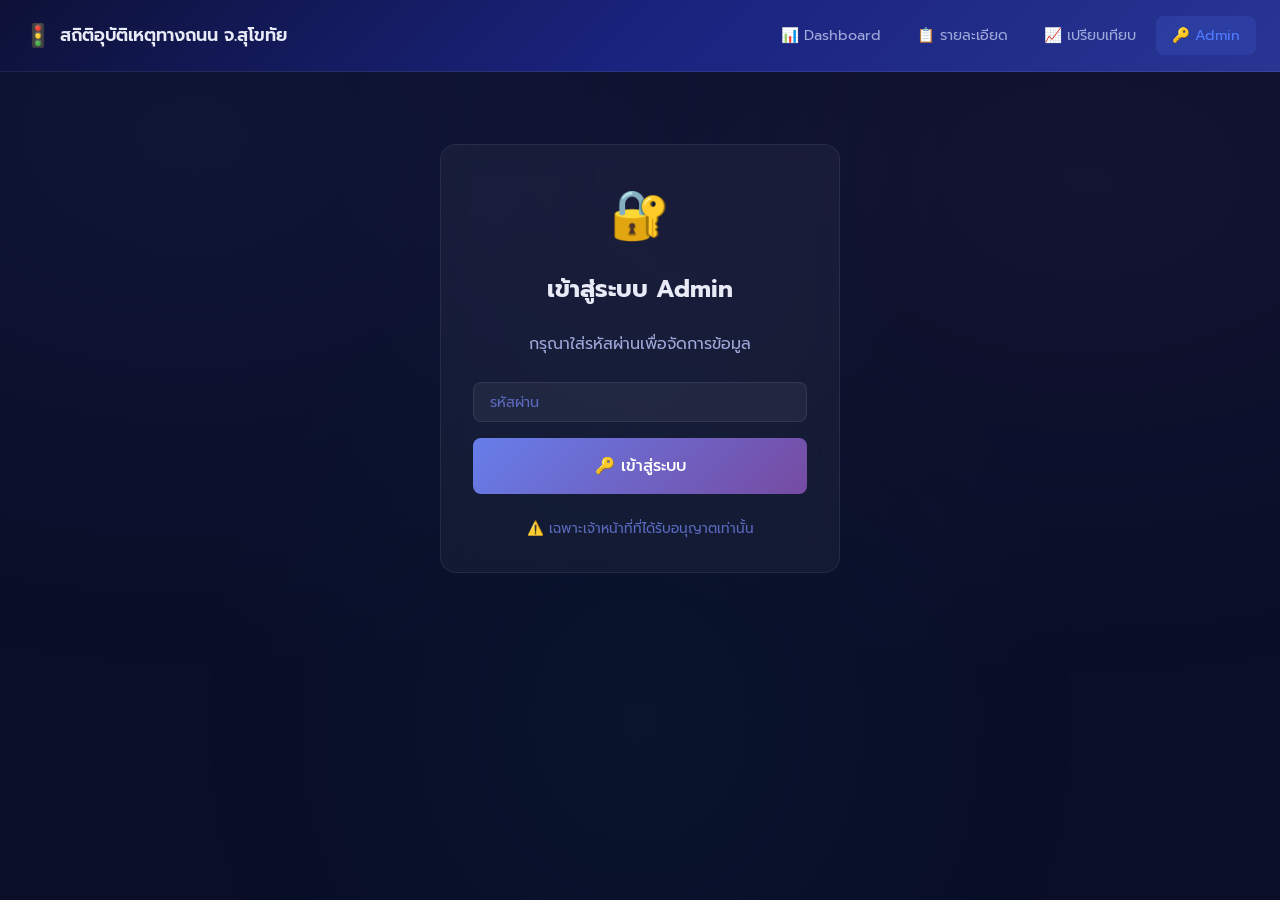
==== admin.html @ ba1360ec "deploy" ====
<!DOCTYPE html>
<html lang="th">
<head>
  <meta charset="UTF-8">
  <meta name="viewport" content="width=device-width, initial-scale=1.0">
  <meta name="description" content="ระบบจัดการข้อมูลสถิติอุบัติเหตุทางถนน - Admin Panel">
  <title>🔑 Admin - สถิติอุบัติเหตุทางถนน</title>

  <!-- Google Fonts -->
  <link rel="preconnect" href="https://fonts.googleapis.com">
  <link rel="preconnect" href="https://fonts.gstatic.com" crossorigin>
  <link href="https://fonts.googleapis.com/css2?family=Prompt:wght@300;400;500;600;700&display=swap" rel="stylesheet">

  <!-- Styles -->
  <link rel="stylesheet" href="css/style.css">
</head>
<body>

  <!-- Navigation -->
  <nav class="navbar">
    <div class="container">
      <a href="index.html" class="navbar-brand">
        <span class="emoji">🚦</span>
        <span>สถิติอุบัติเหตุทางถนน จ.สุโขทัย</span>
      </a>
      <ul class="navbar-nav">
        <li><a href="index.html" id="nav-dashboard">📊 Dashboard</a></li>
        <li><a href="detail.html" id="nav-detail">📋 รายละเอียด</a></li>
        <li><a href="compare.html" id="nav-compare">📈 เปรียบเทียบ</a></li>
        <li><a href="admin.html" class="active" id="nav-admin">🔑 Admin</a></li>
      </ul>
    </div>
  </nav>

  <div class="container page-wrapper">

    <!-- Login Section -->
    <div id="loginSection">
      <div class="login-container">
        <div class="card login-card">
          <div class="login-icon">🔐</div>
          <h2>เข้าสู่ระบบ Admin</h2>
          <p class="text-secondary mb-lg">กรุณาใส่รหัสผ่านเพื่อจัดการข้อมูล</p>
          <form onsubmit="handleLogin(event)">
            <div class="form-group">
              <input type="password" class="form-control" id="loginPassword"
                     placeholder="รหัสผ่าน" autocomplete="current-password">
            </div>
            <button type="submit" class="btn btn-primary btn-lg w-100" id="loginBtn">
              🔑 เข้าสู่ระบบ
            </button>
          </form>
          <p class="text-muted font-sm mt-lg">
            ⚠️ เฉพาะเจ้าหน้าที่ที่ได้รับอนุญาตเท่านั้น
          </p>
        </div>
      </div>
    </div>

    <!-- Admin Panel (hidden until login) -->
    <div id="adminPanel" class="hidden">

      <!-- Admin Header -->
      <div class="flex-between mb-xl">
        <div>
          <h1 style="font-size:1.5rem;font-weight:700">📝 จัดการข้อมูล</h1>
          <p class="text-secondary">เพิ่ม แก้ไข ลบ ข้อมูลสถิติอุบัติเหตุทางถนน</p>
        </div>
        <div class="flex-gap">
          <select class="form-control" id="adminFestivalSelect" style="width:auto">
            <option value="songkran">🎉 สงกรานต์</option>
            <option value="newyear">🎄 ปีใหม่</option>
          </select>
          <select class="form-control" id="adminYearSelect" style="width:auto"></select>
          <button class="btn btn-danger" onclick="handleLogout()">🚪 ออกจากระบบ</button>
        </div>
      </div>

      <!-- Tabs -->
      <div class="tabs">
        <button class="tab active" data-tab="daily">📊 ข้อมูลรายวัน</button>
        <button class="tab" data-tab="district">🏘️ ข้อมูลรายอำเภอ</button>
        <button class="tab" data-tab="policy">⚠️ นโยบายเน้นหนัก</button>
        <button class="tab" data-tab="casualty">🏥 บาดเจ็บ/เสียชีวิต</button>
      </div>

      <!-- ==================== TAB: Daily Stats ==================== -->
      <div class="tab-panel active" id="panel-daily">
        <div class="card mb-lg">
          <h3 class="section-title">➕ เพิ่ม/แก้ไขข้อมูลรายวัน</h3>
          <form onsubmit="saveDailyForm(event)">
            <div class="form-inline">
              <div class="form-group">
                <label class="form-label">วันที่</label>
                <select class="form-control date-select" id="dailyDate" required></select>
              </div>
              <div class="form-group">
                <label class="form-label">อุบัติเหตุ (ครั้ง)</label>
                <input type="number" class="form-control" id="dailyAccidents" min="0" value="0">
              </div>
              <div class="form-group">
                <label class="form-label">บาดเจ็บ (ราย)</label>
                <input type="number" class="form-control" id="dailyInjuries" min="0" value="0">
              </div>
              <div class="form-group">
                <label class="form-label">เสียชีวิต (ราย)</label>
                <input type="number" class="form-control" id="dailyDeaths" min="0" value="0">
              </div>
              <div class="form-group">
                <button type="submit" class="btn btn-primary">💾 บันทึก</button>
              </div>
            </div>
          </form>
        </div>

        <div class="card">
          <h3 class="section-title">📋 ข้อมูลที่บันทึกแล้ว</h3>
          <div class="table-wrapper">
            <table>
              <thead>
                <tr>
                  <th>วันที่</th>
                  <th>อุบัติเหตุ</th>
                  <th>บาดเจ็บ</th>
                  <th>เสียชีวิต</th>
                  <th>จัดการ</th>
                </tr>
              </thead>
              <tbody id="dailyTableBody">
                <tr><td colspan="5" class="text-center text-muted p-lg">กำลังโหลด...</td></tr>
              </tbody>
            </table>
          </div>
        </div>
      </div>

      <!-- ==================== TAB: District Stats ==================== -->
      <div class="tab-panel" id="panel-district">
        <div class="card mb-lg">
          <h3 class="section-title">➕ เพิ่ม/แก้ไขข้อมูลรายอำเภอ</h3>
          <form onsubmit="saveDistrictForm(event)">
            <div class="form-inline">
              <div class="form-group">
                <label class="form-label">วันที่</label>
                <select class="form-control date-select" id="districtDate" required></select>
              </div>
              <div class="form-group">
                <label class="form-label">อำเภอ</label>
                <select class="form-control" id="districtName" required>
                  <option value="">เลือกอำเภอ</option>
                </select>
              </div>
              <div class="form-group">
                <label class="form-label">อุบัติเหตุ</label>
                <input type="number" class="form-control" id="districtAccidents" min="0" value="0">
              </div>
              <div class="form-group">
                <label class="form-label">บาดเจ็บ</label>
                <input type="number" class="form-control" id="districtInjuries" min="0" value="0">
              </div>
              <div class="form-group">
                <label class="form-label">เสียชีวิต</label>
                <input type="number" class="form-control" id="districtDeaths" min="0" value="0">
              </div>
              <div class="form-group">
                <button type="submit" class="btn btn-primary">💾 บันทึก</button>
              </div>
            </div>
          </form>
        </div>

        <div class="card">
          <h3 class="section-title">📋 ข้อมูลรายอำเภอ</h3>
          <div class="table-wrapper">
            <table>
              <thead>
                <tr>
                  <th>วันที่</th>
                  <th>อำเภอ</th>
                  <th>อุบัติเหตุ</th>
                  <th>บาดเจ็บ</th>
                  <th>เสียชีวิต</th>
                  <th>จัดการ</th>
                </tr>
              </thead>
              <tbody id="districtTableBody">
                <tr><td colspan="6" class="text-center text-muted p-lg">กำลังโหลด...</td></tr>
              </tbody>
            </table>
          </div>
        </div>
      </div>

      <!-- ==================== TAB: Policy Stats ==================== -->
      <div class="tab-panel" id="panel-policy">
        <div class="card mb-lg">
          <h3 class="section-title">➕ เพิ่ม/แก้ไขข้อมูลนโยบายเน้นหนัก</h3>
          <form onsubmit="savePolicyForm(event)">
            <div class="form-inline">
              <div class="form-group">
                <label class="form-label">วันที่</label>
                <select class="form-control date-select" id="policyDate" required></select>
              </div>
              <div class="form-group">
                <label class="form-label">🍺 ดื่มแล้วขับ</label>
                <input type="number" class="form-control" id="policyDrunk" min="0" value="0">
              </div>
              <div class="form-group">
                <label class="form-label">🚫 ไม่คาดเข็มขัด</label>
                <input type="number" class="form-control" id="policySeatbelt" min="0" value="0">
              </div>
              <div class="form-group">
                <label class="form-label">⛑️ ไม่สวมหมวกฯ</label>
                <input type="number" class="form-control" id="policyHelmet" min="0" value="0">
              </div>
              <div class="form-group">
                <label class="form-label">🏎️ ขับเร็วเกิน</label>
                <input type="number" class="form-control" id="policySpeed" min="0" value="0">
              </div>
              <div class="form-group">
                <button type="submit" class="btn btn-primary">💾 บันทึก</button>
              </div>
            </div>
          </form>
        </div>

        <div class="card">
          <h3 class="section-title">📋 ข้อมูลนโยบาย</h3>
          <div class="table-wrapper">
            <table>
              <thead>
                <tr>
                  <th>วันที่</th>
                  <th>ดื่มแล้วขับ</th>
                  <th>ไม่คาดเข็มขัด</th>
                  <th>ไม่สวมหมวกฯ</th>
                  <th>ขับเร็วเกิน</th>
                  <th>จัดการ</th>
                </tr>
              </thead>
              <tbody id="policyTableBody">
                <tr><td colspan="6" class="text-center text-muted p-lg">กำลังโหลด...</td></tr>
              </tbody>
            </table>
          </div>
        </div>
      </div>

      <!-- ==================== TAB: Casualty Details ==================== -->
      <div class="tab-panel" id="panel-casualty">
        <div class="flex-between mb-lg">
          <h3 class="section-title" style="margin-bottom:0">🏥 รายละเอียดบาดเจ็บ/เสียชีวิต</h3>
          <button class="btn btn-primary" onclick="showCasualtyForm()">➕ เพิ่มรายการ</button>
        </div>

        <div id="casualtyList">
          <div class="loading"><div class="spinner"></div></div>
        </div>
      </div>

    </div><!-- /adminPanel -->
  </div>

  <!-- Casualty Modal -->
  <div class="modal-overlay" id="casualtyModal">
    <div class="modal">
      <div class="modal-header">
        <h3>📝 รายละเอียดบาดเจ็บ/เสียชีวิต</h3>
        <button class="btn btn-icon btn-outline" onclick="closeCasualtyModal()">✕</button>
      </div>
      <div class="modal-body">
        <form id="casualtyForm" onsubmit="saveCasualtyForm(event)">
          <input type="hidden" id="casualtyId">

          <div class="grid-2">
            <div class="form-group">
              <label class="form-label">วันที่เกิดเหตุ</label>
              <input type="date" class="form-control" id="casualtyDate2" required>
            </div>
            <div class="form-group">
              <label class="form-label">เวลา</label>
              <input type="time" class="form-control" id="casualtyTime">
            </div>
          </div>

          <div class="grid-2">
            <div class="form-group">
              <label class="form-label">อำเภอ</label>
              <select class="form-control" id="casualtyDistrict">
                <option value="">เลือกอำเภอ</option>
              </select>
            </div>
            <div class="form-group">
              <label class="form-label">สถานที่</label>
              <input type="text" class="form-control" id="casualtyLocation" placeholder="ถนน/ตำบล">
            </div>
          </div>

          <div class="grid-2">
            <div class="form-group">
              <label class="form-label">ประเภทยานพาหนะ</label>
              <select class="form-control" id="casualtyVehicle">
                <option value="">เลือก</option>
                <option value="รถจักรยานยนต์">🏍️ รถจักรยานยนต์</option>
                <option value="รถยนต์">🚗 รถยนต์</option>
                <option value="รถกระบะ">🛻 รถกระบะ</option>
                <option value="รถจักรยาน">🚲 รถจักรยาน</option>
                <option value="คนเดินเท้า">🚶 คนเดินเท้า</option>
                <option value="อื่นๆ">📦 อื่นๆ</option>
              </select>
            </div>
            <div class="form-group">
              <label class="form-label">สาเหตุ</label>
              <select class="form-control" id="casualtyCause">
                <option value="">เลือก</option>
                <option value="เมาสุรา">🍺 เมาสุรา</option>
                <option value="ขับเร็วเกินกำหนด">🏎️ ขับเร็วเกินกำหนด</option>
                <option value="ตัดหน้ากระชั้นชิด">⚡ ตัดหน้ากระชั้นชิด</option>
                <option value="ไม่สวมหมวกนิรภัย">⛑️ ไม่สวมหมวกนิรภัย</option>
                <option value="ไม่คาดเข็มขัด">🚫 ไม่คาดเข็มขัด</option>
                <option value="หลับใน">😴 หลับใน</option>
                <option value="อื่นๆ">📝 อื่นๆ</option>
              </select>
            </div>
          </div>

          <div class="form-group">
            <label class="form-label">ชื่อ-สกุล ผู้บาดเจ็บ/เสียชีวิต</label>
            <input type="text" class="form-control" id="casualtyName" required placeholder="ชื่อ-นามสกุล">
          </div>

          <div class="grid-3">
            <div class="form-group">
              <label class="form-label">เพศ</label>
              <select class="form-control" id="casualtyGender">
                <option value="">เลือก</option>
                <option value="ชาย">ชาย</option>
                <option value="หญิง">หญิง</option>
              </select>
            </div>
            <div class="form-group">
              <label class="form-label">อายุ (ปี)</label>
              <input type="number" class="form-control" id="casualtyAge" min="0" max="150">
            </div>
            <div class="form-group">
              <label class="form-label">สถานะ</label>
              <select class="form-control" id="casualtyStatus" required>
                <option value="">เลือก</option>
                <option value="บาดเจ็บ">🏥 บาดเจ็บ</option>
                <option value="เสียชีวิต">✝️ เสียชีวิต</option>
              </select>
            </div>
          </div>

          <div class="form-group">
            <label class="form-label">หมายเหตุ/รายละเอียดเพิ่มเติม</label>
            <textarea class="form-control" id="casualtyNotes" placeholder="รายละเอียดเพิ่มเติม..."></textarea>
          </div>

          <div class="modal-footer" style="padding:0;border:0;margin-top:var(--space-md)">
            <button type="button" class="btn btn-outline" onclick="closeCasualtyModal()">ยกเลิก</button>
            <button type="submit" class="btn btn-primary">💾 บันทึก</button>
          </div>
        </form>
      </div>
    </div>
  </div>

  <!-- Scripts -->
  <script src="js/api.js"></script>
  <script src="js/auth.js"></script>
  <script src="js/admin.js"></script>

</body>
</html>
---- css/style.css ----
/* ============================================================
   🚦 Road Accident Statistics Dashboard - Design System
   Theme: Premium Dark + Glassmorphism
   Font: Prompt (Thai-optimized)
   ============================================================ */

/* ===== CSS Variables ===== */
:root {
  /* Background */
  --bg-primary: #0a0e27;
  --bg-secondary: #111633;
  --bg-tertiary: #1a1f4a;

  /* Glass Effect */
  --glass-bg: rgba(255, 255, 255, 0.04);
  --glass-bg-hover: rgba(255, 255, 255, 0.08);
  --glass-border: rgba(255, 255, 255, 0.08);
  --glass-border-hover: rgba(255, 255, 255, 0.15);

  /* Text */
  --text-primary: #e8eaf6;
  --text-secondary: #9fa8da;
  --text-muted: #5c6bc0;
  --text-dark: #1a1a2e;

  /* Accent Colors */
  --accent-blue: #4f7cff;
  --accent-cyan: #00bcd4;
  --accent-gold: #ffd740;
  --accent-orange: #ff9800;
  --accent-red: #ff5252;
  --accent-green: #69f0ae;
  --accent-purple: #b388ff;
  --accent-pink: #f48fb1;

  /* Data Colors */
  --color-accident: #4f7cff;
  --color-injury: #ffd740;
  --color-death: #ff5252;
  --color-safe: #69f0ae;

  /* Gradients */
  --gradient-primary: linear-gradient(135deg, #667eea 0%, #764ba2 100%);
  --gradient-danger: linear-gradient(135deg, #ff5252 0%, #d32f2f 100%);
  --gradient-warning: linear-gradient(135deg, #ffd740 0%, #ff9800 100%);
  --gradient-success: linear-gradient(135deg, #69f0ae 0%, #00c853 100%);
  --gradient-info: linear-gradient(135deg, #4fc3f7 0%, #0288d1 100%);
  --gradient-header: linear-gradient(135deg, #0d1137 0%, #1a237e 50%, #283593 100%);

  /* Spacing */
  --space-xs: 4px;
  --space-sm: 8px;
  --space-md: 16px;
  --space-lg: 24px;
  --space-xl: 32px;
  --space-xxl: 48px;

  /* Border Radius */
  --radius-sm: 8px;
  --radius-md: 12px;
  --radius-lg: 16px;
  --radius-xl: 24px;

  /* Shadows */
  --shadow-sm: 0 2px 8px rgba(0, 0, 0, 0.3);
  --shadow-md: 0 4px 20px rgba(0, 0, 0, 0.4);
  --shadow-lg: 0 8px 40px rgba(0, 0, 0, 0.5);
  --shadow-glow-blue: 0 0 30px rgba(79, 124, 255, 0.2);
  --shadow-glow-red: 0 0 30px rgba(255, 82, 82, 0.2);
  --shadow-glow-gold: 0 0 30px rgba(255, 215, 64, 0.2);
  --shadow-glow-green: 0 0 30px rgba(105, 240, 174, 0.2);

  /* Transitions */
  --transition-fast: 150ms ease;
  --transition-normal: 300ms cubic-bezier(0.4, 0, 0.2, 1);
  --transition-slow: 500ms cubic-bezier(0.4, 0, 0.2, 1);

  /* Font */
  --font-primary: 'Prompt', sans-serif;
}

/* ===== Reset & Base ===== */
*, *::before, *::after {
  box-sizing: border-box;
  margin: 0;
  padding: 0;
}

html {
  font-size: 16px;
  scroll-behavior: smooth;
}

body {
  font-family: var(--font-primary);
  background: var(--bg-primary);
  color: var(--text-primary);
  min-height: 100vh;
  line-height: 1.6;
  overflow-x: hidden;
}

/* Ambient background glow */
body::before {
  content: '';
  position: fixed;
  inset: 0;
  background:
    radial-gradient(ellipse at 15% 15%, rgba(79, 124, 255, 0.07) 0%, transparent 50%),
    radial-gradient(ellipse at 85% 20%, rgba(179, 136, 255, 0.05) 0%, transparent 50%),
    radial-gradient(ellipse at 50% 80%, rgba(0, 188, 212, 0.04) 0%, transparent 50%);
  pointer-events: none;
  z-index: 0;
}

a { color: var(--accent-blue); text-decoration: none; }
a:hover { color: var(--accent-cyan); }

/* ===== Scrollbar ===== */
::-webkit-scrollbar { width: 6px; height: 6px; }
::-webkit-scrollbar-track { background: var(--bg-primary); }
::-webkit-scrollbar-thumb {
  background: var(--text-muted);
  border-radius: 3px;
}
::-webkit-scrollbar-thumb:hover { background: var(--text-secondary); }

/* ===== Layout ===== */
.container {
  max-width: 1440px;
  margin: 0 auto;
  padding: 0 var(--space-lg);
  position: relative;
  z-index: 1;
}

.page-wrapper {
  padding: var(--space-lg) 0 var(--space-xxl);
}

.grid-2 { display: grid; grid-template-columns: repeat(2, 1fr); gap: var(--space-lg); }
.grid-3 { display: grid; grid-template-columns: repeat(3, 1fr); gap: var(--space-lg); }
.grid-4 { display: grid; grid-template-columns: repeat(4, 1fr); gap: var(--space-lg); }

.flex-between {
  display: flex;
  justify-content: space-between;
  align-items: center;
}

.flex-center {
  display: flex;
  justify-content: center;
  align-items: center;
}

.flex-gap {
  display: flex;
  gap: var(--space-md);
  align-items: center;
  flex-wrap: wrap;
}

/* ===== Header / Navbar ===== */
.navbar {
  background: var(--gradient-header);
  backdrop-filter: blur(20px);
  border-bottom: 1px solid var(--glass-border);
  padding: var(--space-md) 0;
  position: sticky;
  top: 0;
  z-index: 100;
}

.navbar .container {
  display: flex;
  justify-content: space-between;
  align-items: center;
  flex-wrap: wrap;
  gap: var(--space-md);
}

.navbar-brand {
  display: flex;
  align-items: center;
  gap: var(--space-sm);
  font-size: 1.1rem;
  font-weight: 600;
  color: var(--text-primary);
  white-space: nowrap;
}

.navbar-brand .emoji {
  font-size: 1.4rem;
}

.navbar-nav {
  display: flex;
  list-style: none;
  gap: var(--space-xs);
}

.navbar-nav a {
  display: flex;
  align-items: center;
  gap: var(--space-xs);
  padding: var(--space-sm) var(--space-md);
  border-radius: var(--radius-sm);
  color: var(--text-secondary);
  font-size: 0.9rem;
  font-weight: 400;
  transition: var(--transition-normal);
  white-space: nowrap;
}

.navbar-nav a:hover,
.navbar-nav a.active {
  background: var(--glass-bg-hover);
  color: var(--text-primary);
}

.navbar-nav a.active {
  background: rgba(79, 124, 255, 0.15);
  color: var(--accent-blue);
}

/* ===== Page Header ===== */
.page-header {
  text-align: center;
  padding: var(--space-xl) 0;
}

.page-header h1 {
  font-size: 1.8rem;
  font-weight: 700;
  margin-bottom: var(--space-sm);
  background: linear-gradient(135deg, var(--text-primary) 0%, var(--accent-blue) 100%);
  -webkit-background-clip: text;
  -webkit-text-fill-color: transparent;
  background-clip: text;
}

.page-header .subtitle {
  font-size: 1rem;
  color: var(--text-secondary);
}

.page-header .report-date {
  font-size: 0.9rem;
  color: var(--accent-gold);
  margin-top: var(--space-xs);
}

/* ===== Festival Badge ===== */
.festival-badge {
  display: inline-flex;
  align-items: center;
  gap: var(--space-xs);
  padding: var(--space-xs) var(--space-md);
  border-radius: var(--radius-xl);
  font-size: 0.85rem;
  font-weight: 500;
}

.festival-badge.songkran {
  background: linear-gradient(135deg, rgba(255, 152, 0, 0.2), rgba(255, 87, 34, 0.2));
  color: var(--accent-orange);
  border: 1px solid rgba(255, 152, 0, 0.3);
}

.festival-badge.newyear {
  background: linear-gradient(135deg, rgba(79, 124, 255, 0.2), rgba(179, 136, 255, 0.2));
  color: var(--accent-purple);
  border: 1px solid rgba(179, 136, 255, 0.3);
}

/* ===== Controls Bar ===== */
.controls-bar {
  display: flex;
  justify-content: center;
  align-items: center;
  gap: var(--space-md);
  padding: var(--space-md) 0;
  flex-wrap: wrap;
}

/* ===== Glass Card ===== */
.card {
  background: var(--glass-bg);
  backdrop-filter: blur(12px);
  border: 1px solid var(--glass-border);
  border-radius: var(--radius-lg);
  padding: var(--space-lg);
  transition: var(--transition-normal);
  position: relative;
  overflow: hidden;
}

.card:hover {
  background: var(--glass-bg-hover);
  border-color: var(--glass-border-hover);
  transform: translateY(-2px);
  box-shadow: var(--shadow-md);
}

.card-header {
  display: flex;
  justify-content: space-between;
  align-items: center;
  margin-bottom: var(--space-md);
}

.card-title {
  font-size: 0.9rem;
  font-weight: 500;
  color: var(--text-secondary);
  text-transform: uppercase;
  letter-spacing: 0.5px;
}

.card-icon {
  width: 40px;
  height: 40px;
  border-radius: var(--radius-md);
  display: flex;
  align-items: center;
  justify-content: center;
  font-size: 1.2rem;
}

/* ===== Summary Cards ===== */
.summary-cards {
  display: grid;
  grid-template-columns: repeat(auto-fit, minmax(240px, 1fr));
  gap: var(--space-lg);
  margin-bottom: var(--space-xl);
}

.summary-card {
  position: relative;
  overflow: hidden;
}

.summary-card::before {
  content: '';
  position: absolute;
  top: 0;
  left: 0;
  right: 0;
  height: 3px;
  border-radius: var(--radius-lg) var(--radius-lg) 0 0;
}

.summary-card.accidents::before { background: var(--gradient-info); }
.summary-card.injuries::before { background: var(--gradient-warning); }
.summary-card.deaths::before { background: var(--gradient-danger); }
.summary-card.safe::before { background: var(--gradient-success); }

.summary-card .card-icon.accidents { background: rgba(79, 124, 255, 0.15); color: var(--color-accident); }
.summary-card .card-icon.injuries { background: rgba(255, 215, 64, 0.15); color: var(--color-injury); }
.summary-card .card-icon.deaths { background: rgba(255, 82, 82, 0.15); color: var(--color-death); }
.summary-card .card-icon.safe { background: rgba(105, 240, 174, 0.15); color: var(--color-safe); }

.summary-value {
  font-size: 2.5rem;
  font-weight: 700;
  line-height: 1.2;
  margin-bottom: var(--space-xs);
}

.summary-value.accidents { color: var(--color-accident); }
.summary-value.injuries { color: var(--color-injury); }
.summary-value.deaths { color: var(--color-death); }
.summary-value.safe { color: var(--color-safe); }

.summary-sub {
  font-size: 0.85rem;
  color: var(--text-muted);
}

.summary-sub span {
  color: var(--text-secondary);
  font-weight: 600;
}

/* ===== Data Table ===== */
.table-wrapper {
  overflow-x: auto;
  border-radius: var(--radius-md);
}

table {
  width: 100%;
  border-collapse: collapse;
  font-size: 0.9rem;
}

thead th {
  background: rgba(79, 124, 255, 0.1);
  color: var(--accent-blue);
  font-weight: 600;
  padding: var(--space-md);
  text-align: center;
  white-space: nowrap;
  border-bottom: 2px solid rgba(79, 124, 255, 0.2);
}

tbody td {
  padding: var(--space-sm) var(--space-md);
  text-align: center;
  border-bottom: 1px solid var(--glass-border);
  transition: var(--transition-fast);
}

tbody tr:hover td {
  background: var(--glass-bg-hover);
}

tbody tr:last-child td {
  border-bottom: none;
}

.table-total td {
  font-weight: 700;
  background: rgba(79, 124, 255, 0.05) !important;
  border-top: 2px solid rgba(79, 124, 255, 0.2);
  color: var(--accent-blue);
}

td.text-danger { color: var(--accent-red); font-weight: 600; }
td.text-warning { color: var(--accent-gold); font-weight: 600; }

/* ===== District Cards Grid ===== */
.district-cards-header {
  display: flex;
  justify-content: space-between;
  align-items: center;
  margin-bottom: var(--space-lg);
  flex-wrap: wrap;
  gap: var(--space-md);
}

.district-sort-control {
  display: flex;
  align-items: center;
  gap: var(--space-sm);
}

.district-cards-grid {
  display: grid;
  grid-template-columns: repeat(auto-fill, minmax(280px, 1fr));
  gap: var(--space-md);
}

.district-card {
  background: var(--glass-bg);
  border: 1px solid var(--glass-border);
  border-radius: var(--radius-md);
  padding: var(--space-lg);
  transition: var(--transition-normal);
  display: flex;
  flex-direction: column;
  gap: var(--space-sm);
  position: relative;
  overflow: hidden;
}

.district-card::before {
  content: '';
  position: absolute;
  top: 0;
  left: 0;
  bottom: 0;
  width: 4px;
  background: var(--text-muted);
  border-radius: var(--radius-md) 0 0 var(--radius-md);
  transition: var(--transition-normal);
}

.district-card.has-data::before {
  background: var(--accent-blue);
}
.district-card.has-injury::before {
  background: var(--accent-gold);
}
.district-card.has-death::before {
  background: var(--accent-red);
}

.district-card:hover {
  background: var(--glass-bg-hover);
  border-color: var(--glass-border-hover);
  transform: translateY(-2px);
  box-shadow: var(--shadow-md);
}

.district-card-header {
  display: flex;
  justify-content: space-between;
  align-items: center;
  border-bottom: 1px solid var(--glass-border);
  padding-bottom: var(--space-sm);
  margin-bottom: var(--space-xs);
}

.district-card-title {
  font-size: 1.15rem;
  font-weight: 600;
  color: var(--text-primary);
}

.district-stat-row {
  display: flex;
  justify-content: space-between;
  align-items: center;
  font-size: 0.95rem;
  padding: 4px 0;
}

.district-stat-label {
  color: var(--text-secondary);
  display: flex;
  align-items: center;
  gap: var(--space-xs);
}

.district-stat-value {
  font-weight: 700;
  font-size: 1.1rem;
}

.district-stat-value.accidents { color: var(--color-accident); }
.district-stat-value.injuries { color: var(--color-injury); }
.district-stat-value.deaths { color: var(--color-death); }

.map-tooltip .stat-row {
  display: flex;
  justify-content: space-between;
  padding: 2px 0;
}

/* ===== Policy Cards ===== */
.policy-cards {
  display: grid;
  grid-template-columns: repeat(auto-fit, minmax(200px, 1fr));
  gap: var(--space-md);
}

.policy-card {
  display: flex;
  align-items: center;
  gap: var(--space-md);
  padding: var(--space-md) var(--space-lg);
}

.policy-card .policy-icon {
  width: 48px;
  height: 48px;
  border-radius: var(--radius-md);
  display: flex;
  align-items: center;
  justify-content: center;
  font-size: 1.5rem;
  flex-shrink: 0;
}

.policy-card .policy-value {
  font-size: 1.5rem;
  font-weight: 700;
  color: var(--text-primary);
}

.policy-card .policy-label {
  font-size: 0.8rem;
  color: var(--text-secondary);
}

.policy-card .policy-unit {
  font-size: 0.75rem;
  color: var(--text-muted);
}

/* ===== Forms ===== */
.form-group {
  margin-bottom: var(--space-md);
}

.form-label {
  display: block;
  font-size: 0.85rem;
  font-weight: 500;
  color: var(--text-secondary);
  margin-bottom: var(--space-xs);
}

.form-control {
  width: 100%;
  padding: var(--space-sm) var(--space-md);
  background: rgba(255, 255, 255, 0.05);
  border: 1px solid var(--glass-border);
  border-radius: var(--radius-sm);
  color: var(--text-primary);
  font-family: var(--font-primary);
  font-size: 0.9rem;
  transition: var(--transition-normal);
  outline: none;
}

.form-control:focus {
  border-color: var(--accent-blue);
  box-shadow: 0 0 0 3px rgba(79, 124, 255, 0.15);
  background: rgba(255, 255, 255, 0.08);
}

.form-control::placeholder {
  color: var(--text-muted);
}

select.form-control {
  cursor: pointer;
  appearance: auto;
}

textarea.form-control {
  min-height: 80px;
  resize: vertical;
}

.form-inline {
  display: flex;
  gap: var(--space-md);
  align-items: flex-end;
  flex-wrap: wrap;
}

.form-inline .form-group {
  flex: 1;
  min-width: 150px;
}

/* ===== Buttons ===== */
.btn {
  display: inline-flex;
  align-items: center;
  justify-content: center;
  gap: var(--space-xs);
  padding: var(--space-sm) var(--space-lg);
  border: none;
  border-radius: var(--radius-sm);
  font-family: var(--font-primary);
  font-size: 0.9rem;
  font-weight: 500;
  cursor: pointer;
  transition: var(--transition-normal);
  white-space: nowrap;
  text-decoration: none;
}

.btn:hover {
  transform: translateY(-1px);
  box-shadow: var(--shadow-md);
}

.btn:active {
  transform: translateY(0);
}

.btn-primary {
  background: var(--gradient-primary);
  color: white;
}

.btn-danger {
  background: var(--gradient-danger);
  color: white;
}

.btn-warning {
  background: var(--gradient-warning);
  color: var(--text-dark);
}

.btn-success {
  background: var(--gradient-success);
  color: var(--text-dark);
}

.btn-outline {
  background: transparent;
  border: 1px solid var(--glass-border);
  color: var(--text-secondary);
}

.btn-outline:hover {
  background: var(--glass-bg-hover);
  border-color: var(--accent-blue);
  color: var(--accent-blue);
}

.btn-sm {
  padding: var(--space-xs) var(--space-md);
  font-size: 0.8rem;
}

.btn-lg {
  padding: var(--space-md) var(--space-xl);
  font-size: 1rem;
}

.btn-icon {
  width: 36px;
  height: 36px;
  padding: 0;
  border-radius: var(--radius-sm);
}

/* ===== Tabs ===== */
.tabs {
  display: flex;
  gap: var(--space-xs);
  margin-bottom: var(--space-lg);
  border-bottom: 1px solid var(--glass-border);
  overflow-x: auto;
}

.tab {
  padding: var(--space-md) var(--space-lg);
  color: var(--text-muted);
  font-size: 0.9rem;
  cursor: pointer;
  border-bottom: 2px solid transparent;
  transition: var(--transition-normal);
  white-space: nowrap;
  background: none;
  border-top: none;
  border-left: none;
  border-right: none;
  font-family: var(--font-primary);
}

.tab:hover {
  color: var(--text-secondary);
}

.tab.active {
  color: var(--accent-blue);
  border-bottom-color: var(--accent-blue);
}

.tab-panel {
  display: none;
}

.tab-panel.active {
  display: block;
  animation: fadeIn 0.3s ease;
}

/* ===== Login Form ===== */
.login-container {
  max-width: 400px;
  margin: var(--space-xxl) auto;
  text-align: center;
}

.login-card {
  padding: var(--space-xl);
}

.login-card h2 {
  margin-bottom: var(--space-lg);
  font-size: 1.5rem;
}

.login-card .login-icon {
  font-size: 3rem;
  margin-bottom: var(--space-md);
}

/* ===== Comparison ===== */
.compare-cards {
  display: grid;
  grid-template-columns: repeat(auto-fit, minmax(280px, 1fr));
  gap: var(--space-lg);
}

.compare-card .compare-values {
  display: flex;
  align-items: center;
  gap: var(--space-md);
  margin: var(--space-md) 0;
}

.compare-card .year-value {
  flex: 1;
  text-align: center;
}

.compare-card .year-value .value {
  font-size: 2rem;
  font-weight: 700;
}

.compare-card .year-value .year-label {
  font-size: 0.8rem;
  color: var(--text-muted);
}

.compare-card .vs-divider {
  font-size: 0.8rem;
  color: var(--text-muted);
  font-weight: 600;
}

.change-badge {
  display: inline-flex;
  align-items: center;
  gap: 4px;
  padding: 3px 10px;
  border-radius: var(--radius-xl);
  font-size: 0.8rem;
  font-weight: 600;
}

.change-badge.increase {
  background: rgba(255, 82, 82, 0.15);
  color: var(--accent-red);
}

.change-badge.decrease {
  background: rgba(105, 240, 174, 0.15);
  color: var(--accent-green);
}

.change-badge.neutral {
  background: rgba(159, 168, 218, 0.15);
  color: var(--text-secondary);
}

/* ===== Casualty Detail Cards ===== */
.casualty-cards {
  display: grid;
  grid-template-columns: repeat(auto-fit, minmax(320px, 1fr));
  gap: var(--space-md);
}

.casualty-card {
  border-left: 3px solid var(--accent-gold);
}

.casualty-card.death {
  border-left-color: var(--accent-red);
}

.casualty-card .case-header {
  display: flex;
  justify-content: space-between;
  align-items: flex-start;
  margin-bottom: var(--space-sm);
}

.casualty-card .case-number {
  font-weight: 700;
  color: var(--accent-blue);
}

.casualty-card .case-status {
  padding: 2px 10px;
  border-radius: var(--radius-xl);
  font-size: 0.75rem;
  font-weight: 600;
}

.casualty-card .case-status.injury {
  background: rgba(255, 215, 64, 0.15);
  color: var(--accent-gold);
}

.casualty-card .case-status.death {
  background: rgba(255, 82, 82, 0.15);
  color: var(--accent-red);
}

.casualty-card .case-detail {
  display: grid;
  grid-template-columns: auto 1fr;
  gap: var(--space-xs) var(--space-md);
  font-size: 0.85rem;
}

.casualty-card .detail-label {
  color: var(--text-muted);
  white-space: nowrap;
}

.casualty-card .detail-value {
  color: var(--text-primary);
}

/* ===== Timeline ===== */
.timeline {
  position: relative;
  padding-left: var(--space-xl);
}

.timeline::before {
  content: '';
  position: absolute;
  left: 12px;
  top: 0;
  bottom: 0;
  width: 2px;
  background: var(--glass-border);
}

.timeline-item {
  position: relative;
  padding: var(--space-md) 0;
}

.timeline-item::before {
  content: '';
  position: absolute;
  left: calc(-1 * var(--space-xl) + 8px);
  top: 22px;
  width: 10px;
  height: 10px;
  border-radius: 50%;
  background: var(--accent-blue);
  border: 2px solid var(--bg-primary);
}

.timeline-item.death::before {
  background: var(--accent-red);
}

.timeline-date {
  font-size: 0.8rem;
  color: var(--accent-blue);
  font-weight: 600;
  margin-bottom: var(--space-xs);
}

/* ===== Chart Container ===== */
.chart-container {
  position: relative;
  width: 100%;
  min-height: 300px;
}

.chart-container canvas {
  max-width: 100%;
}

/* ===== Stats Mini Cards ===== */
.stat-mini {
  display: flex;
  align-items: center;
  gap: var(--space-sm);
  padding: var(--space-sm) var(--space-md);
  background: var(--glass-bg);
  border-radius: var(--radius-sm);
  border: 1px solid var(--glass-border);
}

.stat-mini .stat-dot {
  width: 8px;
  height: 8px;
  border-radius: 50%;
  flex-shrink: 0;
}

.stat-mini .stat-label {
  font-size: 0.8rem;
  color: var(--text-secondary);
}

.stat-mini .stat-number {
  font-size: 1rem;
  font-weight: 700;
  margin-left: auto;
}

/* ===== Filter Bar ===== */
.filter-bar {
  display: flex;
  gap: var(--space-md);
  flex-wrap: wrap;
  padding: var(--space-md);
  background: var(--glass-bg);
  border-radius: var(--radius-md);
  border: 1px solid var(--glass-border);
  margin-bottom: var(--space-lg);
}

.filter-bar .form-group {
  margin-bottom: 0;
  min-width: 150px;
}

/* ===== Toast / Notification ===== */
.toast-container {
  position: fixed;
  top: var(--space-lg);
  right: var(--space-lg);
  z-index: 9999;
  display: flex;
  flex-direction: column;
  gap: var(--space-sm);
}

.toast {
  background: rgba(17, 22, 51, 0.95);
  backdrop-filter: blur(12px);
  border: 1px solid var(--glass-border);
  border-radius: var(--radius-md);
  padding: var(--space-md) var(--space-lg);
  min-width: 300px;
  display: flex;
  align-items: center;
  gap: var(--space-md);
  animation: slideInRight 0.3s ease;
  box-shadow: var(--shadow-lg);
}

.toast.success { border-left: 3px solid var(--accent-green); }
.toast.error { border-left: 3px solid var(--accent-red); }
.toast.warning { border-left: 3px solid var(--accent-gold); }

.toast .toast-icon { font-size: 1.3rem; }
.toast .toast-message { flex: 1; font-size: 0.9rem; }
.toast .toast-close {
  background: none;
  border: none;
  color: var(--text-muted);
  cursor: pointer;
  font-size: 1.1rem;
  padding: 0;
}

/* ===== Loading Spinner ===== */
.loading {
  display: flex;
  justify-content: center;
  align-items: center;
  padding: var(--space-xxl);
}

.spinner {
  width: 40px;
  height: 40px;
  border: 3px solid var(--glass-border);
  border-top-color: var(--accent-blue);
  border-radius: 50%;
  animation: spin 0.8s linear infinite;
}

/* ===== Empty State ===== */
.empty-state {
  text-align: center;
  padding: var(--space-xxl);
  color: var(--text-muted);
}

.empty-state .empty-icon {
  font-size: 3rem;
  margin-bottom: var(--space-md);
  opacity: 0.5;
}

.empty-state p {
  font-size: 0.95rem;
  margin-bottom: var(--space-md);
}

/* ===== Modal ===== */
.modal-overlay {
  position: fixed;
  inset: 0;
  background: rgba(0, 0, 0, 0.6);
  backdrop-filter: blur(4px);
  z-index: 200;
  display: none;
  align-items: center;
  justify-content: center;
  padding: var(--space-lg);
}

.modal-overlay.active {
  display: flex;
  animation: fadeIn 0.2s ease;
}

.modal {
  background: var(--bg-secondary);
  border: 1px solid var(--glass-border);
  border-radius: var(--radius-lg);
  max-width: 600px;
  width: 100%;
  max-height: 85vh;
  overflow-y: auto;
  animation: scaleIn 0.3s ease;
}

.modal-header {
  display: flex;
  justify-content: space-between;
  align-items: center;
  padding: var(--space-lg);
  border-bottom: 1px solid var(--glass-border);
}

.modal-header h3 {
  font-size: 1.1rem;
}

.modal-body {
  padding: var(--space-lg);
}

.modal-footer {
  display: flex;
  justify-content: flex-end;
  gap: var(--space-sm);
  padding: var(--space-md) var(--space-lg);
  border-top: 1px solid var(--glass-border);
}

/* ===== Section Title ===== */
.section-title {
  font-size: 1.1rem;
  font-weight: 600;
  color: var(--text-primary);
  margin-bottom: var(--space-lg);
  display: flex;
  align-items: center;
  gap: var(--space-sm);
}

.section-title::after {
  content: '';
  flex: 1;
  height: 1px;
  background: var(--glass-border);
  margin-left: var(--space-md);
}

/* ===== Print Button ===== */
.btn-print {
  position: fixed;
  bottom: var(--space-xl);
  right: var(--space-xl);
  width: 56px;
  height: 56px;
  border-radius: 50%;
  background: var(--gradient-primary);
  color: white;
  border: none;
  font-size: 1.3rem;
  cursor: pointer;
  box-shadow: var(--shadow-lg), var(--shadow-glow-blue);
  transition: var(--transition-normal);
  z-index: 50;
  display: flex;
  align-items: center;
  justify-content: center;
}

.btn-print:hover {
  transform: scale(1.1);
  box-shadow: var(--shadow-lg), 0 0 40px rgba(79, 124, 255, 0.4);
}

/* ===== Animations ===== */
@keyframes fadeIn {
  from { opacity: 0; }
  to { opacity: 1; }
}

@keyframes slideInRight {
  from { opacity: 0; transform: translateX(100px); }
  to { opacity: 1; transform: translateX(0); }
}

@keyframes slideUp {
  from { opacity: 0; transform: translateY(20px); }
  to { opacity: 1; transform: translateY(0); }
}

@keyframes scaleIn {
  from { opacity: 0; transform: scale(0.9); }
  to { opacity: 1; transform: scale(1); }
}

@keyframes spin {
  to { transform: rotate(360deg); }
}

@keyframes pulse {
  0%, 100% { opacity: 1; }
  50% { opacity: 0.6; }
}

@keyframes countUp {
  from { opacity: 0; transform: translateY(10px); }
  to { opacity: 1; transform: translateY(0); }
}

.animate-fade { animation: fadeIn 0.5s ease; }
.animate-slide { animation: slideUp 0.5s ease; }
.animate-pulse { animation: pulse 2s ease-in-out infinite; }

/* Staggered animation for cards */
.summary-cards > *:nth-child(1) { animation: slideUp 0.4s ease 0.0s both; }
.summary-cards > *:nth-child(2) { animation: slideUp 0.4s ease 0.1s both; }
.summary-cards > *:nth-child(3) { animation: slideUp 0.4s ease 0.2s both; }
.summary-cards > *:nth-child(4) { animation: slideUp 0.4s ease 0.3s both; }
.summary-cards > *:nth-child(5) { animation: slideUp 0.4s ease 0.4s both; }
.summary-cards > *:nth-child(6) { animation: slideUp 0.4s ease 0.5s both; }

/* ===== Responsive ===== */
@media (max-width: 1024px) {
  .grid-3 { grid-template-columns: repeat(2, 1fr); }
  .grid-4 { grid-template-columns: repeat(2, 1fr); }
}

@media (max-width: 768px) {
  :root { font-size: 14px; }

  .container { padding: 0 var(--space-md); }

  .navbar .container { flex-direction: column; gap: var(--space-sm); }
  .navbar-nav { flex-wrap: wrap; justify-content: center; }

  .grid-2, .grid-3, .grid-4 { grid-template-columns: 1fr; }

  .summary-cards { grid-template-columns: repeat(2, 1fr); }

  .page-header h1 { font-size: 1.4rem; }

  .controls-bar { flex-direction: column; align-items: stretch; }

  .compare-card .compare-values { flex-direction: column; }

  .filter-bar { flex-direction: column; }

  .btn-print {
    bottom: var(--space-md);
    right: var(--space-md);
    width: 48px;
    height: 48px;
  }
}

@media (max-width: 480px) {
  .summary-cards { grid-template-columns: 1fr; }
  .policy-cards { grid-template-columns: 1fr; }
  .casualty-cards { grid-template-columns: 1fr; }
}

/* ===== Print Styles ===== */
@media print {
  body {
    background: white !important;
    color: #1a1a2e !important;
    font-size: 12px;
  }

  body::before { display: none; }

  .navbar, .controls-bar, .btn-print, .toast-container,
  .btn, button, .tabs { display: none !important; }

  .card {
    background: white !important;
    border: 1px solid #ddd !important;
    box-shadow: none !important;
    break-inside: avoid;
    page-break-inside: avoid;
  }

  .summary-value { color: #1a1a2e !important; }
  .summary-card::before { background: #333 !important; }

  .page-header h1 {
    -webkit-text-fill-color: #1a1a2e;
    background: none;
    color: #1a1a2e !important;
  }

  thead th {
    background: #f0f0f0 !important;
    color: #1a1a2e !important;
  }

  tbody td {
    border-bottom-color: #ddd !important;
    color: #333 !important;
  }

  .province-map .district {
    fill: #e0e0e0 !important;
    stroke: #999 !important;
  }

  .province-map .district.has-accident { fill: #fff3cd !important; }
  .province-map .district.has-death { fill: #f8d7da !important; }

  .province-map .district-label { fill: #333 !important; }

  .section-title { color: #1a1a2e !important; }
  .card-title { color: #666 !important; }

  a { color: #1a1a2e !important; }
}

/* ===== Utility Classes ===== */
.text-center { text-align: center; }
.text-right { text-align: right; }
.text-left { text-align: left; }
.mt-sm { margin-top: var(--space-sm); }
.mt-md { margin-top: var(--space-md); }
.mt-lg { margin-top: var(--space-lg); }
.mt-xl { margin-top: var(--space-xl); }
.mb-sm { margin-bottom: var(--space-sm); }
.mb-md { margin-bottom: var(--space-md); }
.mb-lg { margin-bottom: var(--space-lg); }
.mb-xl { margin-bottom: var(--space-xl); }
.p-md { padding: var(--space-md); }
.p-lg { padding: var(--space-lg); }
.hidden { display: none !important; }
.visible { display: block !important; }
.font-bold { font-weight: 700; }
.font-sm { font-size: 0.85rem; }
.text-muted { color: var(--text-muted); }
.text-secondary { color: var(--text-secondary); }
.text-accent { color: var(--accent-blue); }
.text-danger { color: var(--accent-red); }
.text-warning { color: var(--accent-gold); }
.text-success { color: var(--accent-green); }
.w-100 { width: 100%; }
.gap-sm { gap: var(--space-sm); }
.gap-md { gap: var(--space-md); }
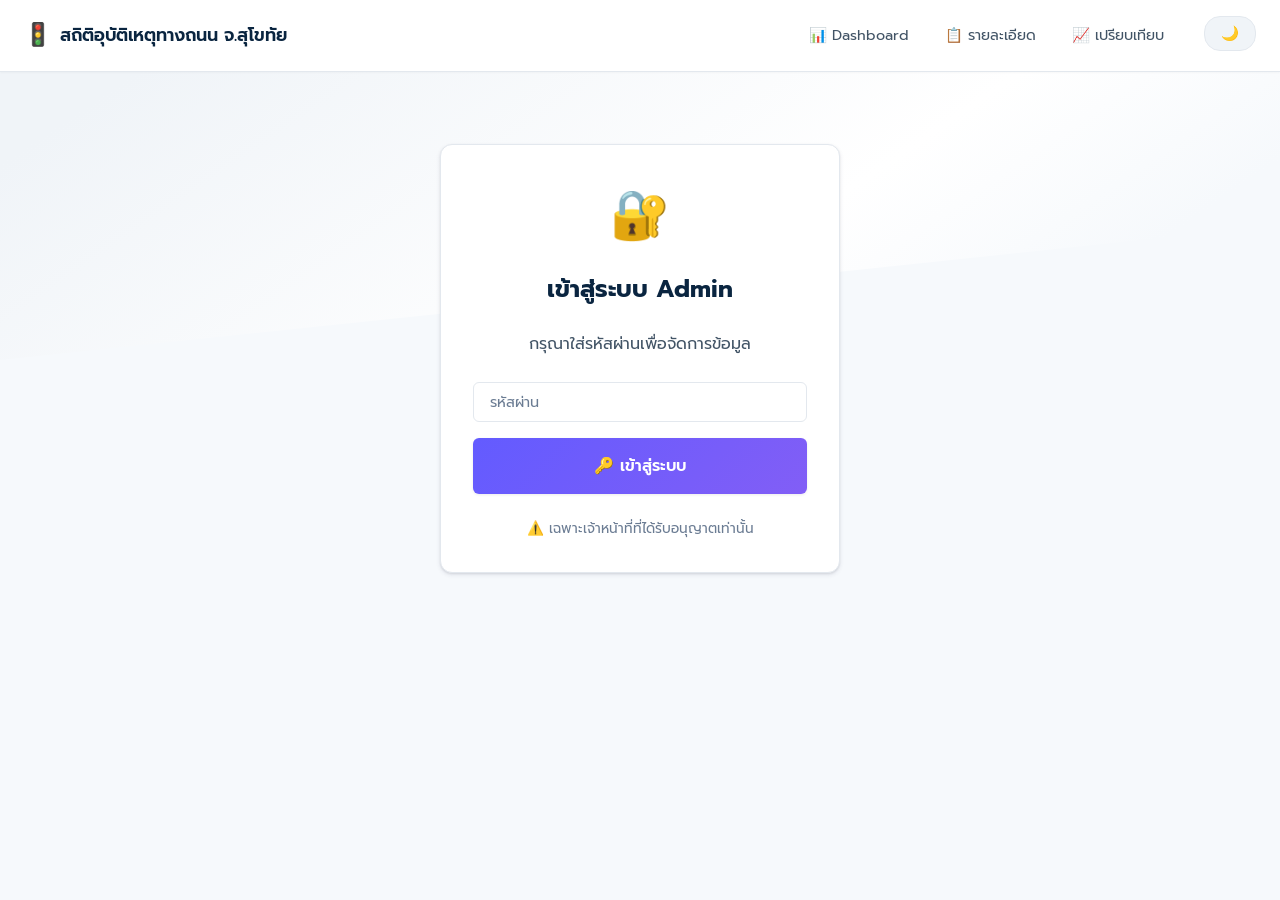
==== commit 4fdf11f5: "darkmode" ====
--- a/admin.html
+++ b/admin.html
@@ -13,6 +13,7 @@
 
   <!-- Styles -->
   <link rel="stylesheet" href="css/style.css">
+  <script src="js/theme.js"></script>
 </head>
 <body>
 
@@ -28,6 +29,12 @@
         <li><a href="detail.html" id="nav-detail">📋 รายละเอียด</a></li>
         <li><a href="compare.html" id="nav-compare">📈 เปรียบเทียบ</a></li>
         <li><a href="admin.html" class="active" id="nav-admin">🔑 Admin</a></li>
+        <li>
+          <button class="theme-toggle" id="themeToggle" title="สลับโหมดสี">
+            <span class="icon-sun">☀️</span>
+            <span class="icon-moon">🌙</span>
+          </button>
+        </li>
       </ul>
     </div>
   </nav>
--- a/css/style.css
+++ b/css/style.css
@@ -7,45 +7,45 @@
 /* ===== CSS Variables ===== */
 :root {
   /* Background */
-  --bg-primary: #0a0e27;
-  --bg-secondary: #111633;
-  --bg-tertiary: #1a1f4a;
-
-  /* Glass Effect */
-  --glass-bg: rgba(255, 255, 255, 0.04);
-  --glass-bg-hover: rgba(255, 255, 255, 0.08);
-  --glass-border: rgba(255, 255, 255, 0.08);
-  --glass-border-hover: rgba(255, 255, 255, 0.15);
+  --bg-primary: #f6f9fc;
+  --bg-secondary: #ffffff;
+  --bg-tertiary: #f0f4f8;
+
+  /* Surfaces & Borders */
+  --glass-bg: #ffffff;
+  --glass-bg-hover: #ffffff;
+  --glass-border: #e3e8ee;
+  --glass-border-hover: #cacad0;
 
   /* Text */
-  --text-primary: #e8eaf6;
-  --text-secondary: #9fa8da;
-  --text-muted: #5c6bc0;
-  --text-dark: #1a1a2e;
-
-  /* Accent Colors */
-  --accent-blue: #4f7cff;
-  --accent-cyan: #00bcd4;
-  --accent-gold: #ffd740;
-  --accent-orange: #ff9800;
-  --accent-red: #ff5252;
-  --accent-green: #69f0ae;
-  --accent-purple: #b388ff;
-  --accent-pink: #f48fb1;
+  --text-primary: #0a2540;
+  --text-secondary: #425466;
+  --text-muted: #6b7c93;
+  --text-dark: #0a2540;
+
+  /* Accent Colors (Stripe Signature) */
+  --accent-blue: #635bff;
+  --accent-cyan: #11cdef;
+  --accent-gold: #f4b400;
+  --accent-orange: #fb6340;
+  --accent-red: #df1b41;
+  --accent-green: #00d924;
+  --accent-purple: #825ef6;
+  --accent-pink: #f5365c;
 
   /* Data Colors */
-  --color-accident: #4f7cff;
-  --color-injury: #ffd740;
-  --color-death: #ff5252;
-  --color-safe: #69f0ae;
+  --color-accident: #635bff;
+  --color-injury: #f4b400;
+  --color-death: #df1b41;
+  --color-safe: #00d924;
 
   /* Gradients */
-  --gradient-primary: linear-gradient(135deg, #667eea 0%, #764ba2 100%);
-  --gradient-danger: linear-gradient(135deg, #ff5252 0%, #d32f2f 100%);
-  --gradient-warning: linear-gradient(135deg, #ffd740 0%, #ff9800 100%);
-  --gradient-success: linear-gradient(135deg, #69f0ae 0%, #00c853 100%);
-  --gradient-info: linear-gradient(135deg, #4fc3f7 0%, #0288d1 100%);
-  --gradient-header: linear-gradient(135deg, #0d1137 0%, #1a237e 50%, #283593 100%);
+  --gradient-primary: linear-gradient(135deg, #635bff 0%, #825ef6 100%);
+  --gradient-danger: linear-gradient(135deg, #f5365c 0%, #df1b41 100%);
+  --gradient-warning: linear-gradient(135deg, #fb6340 0%, #f4b400 100%);
+  --gradient-success: linear-gradient(135deg, #2dce89 0%, #00d924 100%);
+  --gradient-info: linear-gradient(135deg, #11cdef 0%, #1171ef 100%);
+  --gradient-header: #ffffff;
 
   /* Spacing */
   --space-xs: 4px;
@@ -56,19 +56,19 @@
   --space-xxl: 48px;
 
   /* Border Radius */
-  --radius-sm: 8px;
-  --radius-md: 12px;
-  --radius-lg: 16px;
-  --radius-xl: 24px;
-
-  /* Shadows */
-  --shadow-sm: 0 2px 8px rgba(0, 0, 0, 0.3);
-  --shadow-md: 0 4px 20px rgba(0, 0, 0, 0.4);
-  --shadow-lg: 0 8px 40px rgba(0, 0, 0, 0.5);
-  --shadow-glow-blue: 0 0 30px rgba(79, 124, 255, 0.2);
-  --shadow-glow-red: 0 0 30px rgba(255, 82, 82, 0.2);
-  --shadow-glow-gold: 0 0 30px rgba(255, 215, 64, 0.2);
-  --shadow-glow-green: 0 0 30px rgba(105, 240, 174, 0.2);
+  --radius-sm: 6px;
+  --radius-md: 8px;
+  --radius-lg: 12px;
+  --radius-xl: 16px;
+
+  /* Shadows (Stripe precise shadows) */
+  --shadow-sm: 0 2px 4px rgba(50, 50, 93, 0.1), 0 1px 2px rgba(0, 0, 0, 0.08);
+  --shadow-md: 0 4px 6px rgba(50, 50, 93, 0.11), 0 1px 3px rgba(0, 0, 0, 0.08);
+  --shadow-lg: 0 15px 35px rgba(50, 50, 93, 0.1), 0 5px 15px rgba(0, 0, 0, 0.07);
+  --shadow-glow-blue: 0 0 0 transparent;
+  --shadow-glow-red: 0 0 0 transparent;
+  --shadow-glow-gold: 0 0 0 transparent;
+  --shadow-glow-green: 0 0 0 transparent;
 
   /* Transitions */
   --transition-fast: 150ms ease;
@@ -76,7 +76,37 @@
   --transition-slow: 500ms cubic-bezier(0.4, 0, 0.2, 1);
 
   /* Font */
-  --font-primary: 'Prompt', sans-serif;
+  --font-primary: 'Inter', 'Prompt', sans-serif;
+}
+
+/* Dark Theme Variables */
+[data-theme="dark"] {
+  --bg-primary: #0b1120;
+  --bg-secondary: #0f172a;
+  --bg-tertiary: #1e293b;
+
+  /* Surfaces & Borders */
+  --glass-bg: #0f172a;
+  --glass-bg-hover: #1e293b;
+  --glass-border: #1e293b;
+  --glass-border-hover: #334155;
+
+  /* Text */
+  --text-primary: #f8fafc;
+  --text-secondary: #94a3b8;
+  --text-muted: #64748b;
+  --text-dark: #f8fafc;
+
+  /* Accent Adjustments (Optional, keeping Stripe colors for brand consistency) */
+  --gradient-header: #0f172a;
+  
+  /* Reset background skew overlay for dark mode to be more subtle */
+  --bg-skew-gradient: linear-gradient(150deg, #0f172a 15%, #0b1120 70%, #0f172a 94%);
+
+  /* Shadows */
+  --shadow-sm: 0 4px 6px -1px rgba(0, 0, 0, 0.2), 0 2px 4px -1px rgba(0, 0, 0, 0.06);
+  --shadow-md: 0 10px 15px -3px rgba(0, 0, 0, 0.3), 0 4px 6px -2px rgba(0, 0, 0, 0.05);
+  --shadow-lg: 0 20px 25px -5px rgba(0, 0, 0, 0.4), 0 10px 10px -5px rgba(0, 0, 0, 0.04);
 }
 
 /* ===== Reset & Base ===== */
@@ -100,15 +130,17 @@
   overflow-x: hidden;
 }
 
-/* Ambient background glow */
+/* Ambient background glow - Stripe Diagonal */
 body::before {
   content: '';
-  position: fixed;
-  inset: 0;
-  background:
-    radial-gradient(ellipse at 15% 15%, rgba(79, 124, 255, 0.07) 0%, transparent 50%),
-    radial-gradient(ellipse at 85% 20%, rgba(179, 136, 255, 0.05) 0%, transparent 50%),
-    radial-gradient(ellipse at 50% 80%, rgba(0, 188, 212, 0.04) 0%, transparent 50%);
+  position: absolute;
+  top: 0;
+  left: 0;
+  right: 0;
+  height: 40vh;
+  background: var(--bg-skew-gradient, linear-gradient(150deg, #f0f4f8 15%, #ffffff 70%, #f6f9fc 94%));
+  transform: skewY(-6deg);
+  transform-origin: top left;
   pointer-events: none;
   z-index: 0;
 }
@@ -163,13 +195,14 @@
 
 /* ===== Header / Navbar ===== */
 .navbar {
-  background: var(--gradient-header);
-  backdrop-filter: blur(20px);
+  background: rgba(255, 255, 255, 0.95);
+  backdrop-filter: blur(8px);
   border-bottom: 1px solid var(--glass-border);
   padding: var(--space-md) 0;
   position: sticky;
   top: 0;
   z-index: 100;
+  box-shadow: 0 1px 2px rgba(0,0,0,0.03);
 }
 
 .navbar .container {
@@ -215,13 +248,13 @@
 
 .navbar-nav a:hover,
 .navbar-nav a.active {
-  background: var(--glass-bg-hover);
+  background: #f0f4f8;
   color: var(--text-primary);
 }
 
 .navbar-nav a.active {
-  background: rgba(79, 124, 255, 0.15);
   color: var(--accent-blue);
+  font-weight: 500;
 }
 
 /* ===== Page Header ===== */
@@ -284,16 +317,16 @@
   flex-wrap: wrap;
 }
 
-/* ===== Glass Card ===== */
+/* ===== White Card (No Glass) ===== */
 .card {
-  background: var(--glass-bg);
-  backdrop-filter: blur(12px);
+  background: var(--bg-secondary);
   border: 1px solid var(--glass-border);
   border-radius: var(--radius-lg);
   padding: var(--space-lg);
   transition: var(--transition-normal);
   position: relative;
   overflow: hidden;
+  box-shadow: var(--shadow-sm);
 }
 
 .card:hover {
@@ -396,13 +429,16 @@
 }
 
 thead th {
-  background: rgba(79, 124, 255, 0.1);
-  color: var(--accent-blue);
+  background: #f6f9fc;
+  color: var(--text-secondary);
   font-weight: 600;
   padding: var(--space-md);
   text-align: center;
   white-space: nowrap;
-  border-bottom: 2px solid rgba(79, 124, 255, 0.2);
+  border-bottom: 1px solid var(--glass-border);
+  text-transform: uppercase;
+  font-size: 0.8rem;
+  letter-spacing: 0.5px;
 }
 
 tbody td {
@@ -422,9 +458,9 @@
 
 .table-total td {
   font-weight: 700;
-  background: rgba(79, 124, 255, 0.05) !important;
-  border-top: 2px solid rgba(79, 124, 255, 0.2);
-  color: var(--accent-blue);
+  background: #f6f9fc !important;
+  border-top: 2px solid var(--glass-border);
+  color: var(--text-dark);
 }
 
 td.text-danger { color: var(--accent-red); font-weight: 600; }
@@ -649,16 +685,17 @@
   border-radius: var(--radius-sm);
   font-family: var(--font-primary);
   font-size: 0.9rem;
-  font-weight: 500;
+  font-weight: 600;
   cursor: pointer;
   transition: var(--transition-normal);
   white-space: nowrap;
   text-decoration: none;
+  box-shadow: 0 1px 3px rgba(0,0,0,0.08);
 }
 
 .btn:hover {
   transform: translateY(-1px);
-  box-shadow: var(--shadow-md);
+  box-shadow: var(--shadow-sm);
 }
 
 .btn:active {
@@ -1145,31 +1182,48 @@
   margin-left: var(--space-md);
 }
 
-/* ===== Print Button ===== */
-.btn-print {
-  position: fixed;
-  bottom: var(--space-xl);
-  right: var(--space-xl);
-  width: 56px;
-  height: 56px;
-  border-radius: 50%;
-  background: var(--gradient-primary);
-  color: white;
-  border: none;
-  font-size: 1.3rem;
+/* ===== Theme Toggle ===== */
+.theme-toggle {
+  background: var(--bg-tertiary);
+  border: 1px solid var(--glass-border);
   cursor: pointer;
-  box-shadow: var(--shadow-lg), var(--shadow-glow-blue);
+  padding: var(--space-sm) var(--space-md);
+  border-radius: var(--radius-xl);
+  color: var(--text-primary);
+  display: flex;
+  align-items: center;
+  justify-content: center;
+  gap: var(--space-sm);
   transition: var(--transition-normal);
-  z-index: 50;
-  display: flex;
-  align-items: center;
-  justify-content: center;
-}
-
-.btn-print:hover {
-  transform: scale(1.1);
-  box-shadow: var(--shadow-lg), 0 0 40px rgba(79, 124, 255, 0.4);
-}
+  font-size: 0.9rem;
+  font-weight: 500;
+  margin-left: var(--space-md);
+}
+
+.theme-toggle:hover {
+  background: var(--glass-bg-hover);
+  border-color: var(--glass-border-hover);
+  transform: translateY(-1px);
+}
+
+.theme-toggle .icon-sun { display: none; }
+.theme-toggle .icon-moon { display: block; }
+
+[data-theme="dark"] .theme-toggle .icon-sun { display: block; }
+[data-theme="dark"] .theme-toggle .icon-moon { display: none; }
+
+[data-theme="dark"] .navbar {
+  background: rgba(15, 23, 42, 0.9);
+}
+
+[data-theme="dark"] thead th {
+  background: #1e293b;
+}
+
+[data-theme="dark"] .table-total td {
+  background: #1e293b !important;
+}
+
 
 /* ===== Animations ===== */
 @keyframes fadeIn {
@@ -1244,11 +1298,9 @@
 
   .filter-bar { flex-direction: column; }
 
-  .btn-print {
-    bottom: var(--space-md);
-    right: var(--space-md);
-    width: 48px;
-    height: 48px;
+  .district-cards-grid { 
+    grid-template-columns: repeat(2, 1fr); 
+    gap: var(--space-md); 
   }
 }
 
@@ -1256,6 +1308,47 @@
   .summary-cards { grid-template-columns: 1fr; }
   .policy-cards { grid-template-columns: 1fr; }
   .casualty-cards { grid-template-columns: 1fr; }
+
+  /* Compact District Cards for Mobile */
+  .district-cards-grid {
+    grid-template-columns: 1fr;
+    gap: var(--space-sm);
+  }
+  .district-card {
+    padding: var(--space-md);
+  }
+  .district-card-header {
+    border-bottom: none;
+    padding-bottom: 0;
+    margin-bottom: var(--space-sm);
+  }
+  .district-card-title {
+    font-size: 1.05rem;
+  }
+  .district-stats-container {
+    display: grid;
+    grid-template-columns: repeat(3, 1fr);
+    gap: var(--space-xs);
+  }
+  .district-stat-row {
+    flex-direction: column;
+    justify-content: center;
+    padding: var(--space-xs);
+    background: rgba(255, 255, 255, 0.03);
+    border-radius: var(--radius-sm);
+    border: 1px solid var(--glass-border);
+  }
+  .district-stat-label {
+    font-size: 0.75rem;
+    color: var(--text-muted);
+    justify-content: center;
+    flex-wrap: wrap;
+    text-align: center;
+  }
+  .district-stat-value {
+    font-size: 1.1rem;
+    margin-top: 2px;
+  }
 }
 
 /* ===== Print Styles ===== */
@@ -1268,7 +1361,7 @@
 
   body::before { display: none; }
 
-  .navbar, .controls-bar, .btn-print, .toast-container,
+  .navbar, .controls-bar, .toast-container,
   .btn, button, .tabs { display: none !important; }
 
   .card {
@@ -1341,3 +1434,28 @@
 .w-100 { width: 100%; }
 .gap-sm { gap: var(--space-sm); }
 .gap-md { gap: var(--space-md); }
+
+/* ===== Secret Admin Logic ===== */
+#nav-admin { 
+  display: none !important; 
+}
+
+/* ===== Emoji & Icon Fixes ===== */
+/* แก้อาการ Emoji ขาดครึ่งเวลาใส่ Gradient Text */
+.page-header h1 {
+  background: none !important;
+  -webkit-text-fill-color: initial !important;
+  color: var(--text-primary) !important;
+}
+
+/* บังคับใช้ Font Emoji เพื่อให้แสดงสมบูรณ์ทุก OS และแก้ Line Height ที่ทำให้ไอคอนโดนตัด */
+.card-icon, .emoji, .festival-badge, .navbar-brand .emoji {
+  font-family: "Apple Color Emoji", "Segoe UI Emoji", "Segoe UI Symbol", "Noto Color Emoji", sans-serif !important;
+  line-height: 1 !important;
+}
+
+.card-icon {
+  display: flex;
+  align-items: center;
+  justify-content: center;
+}
